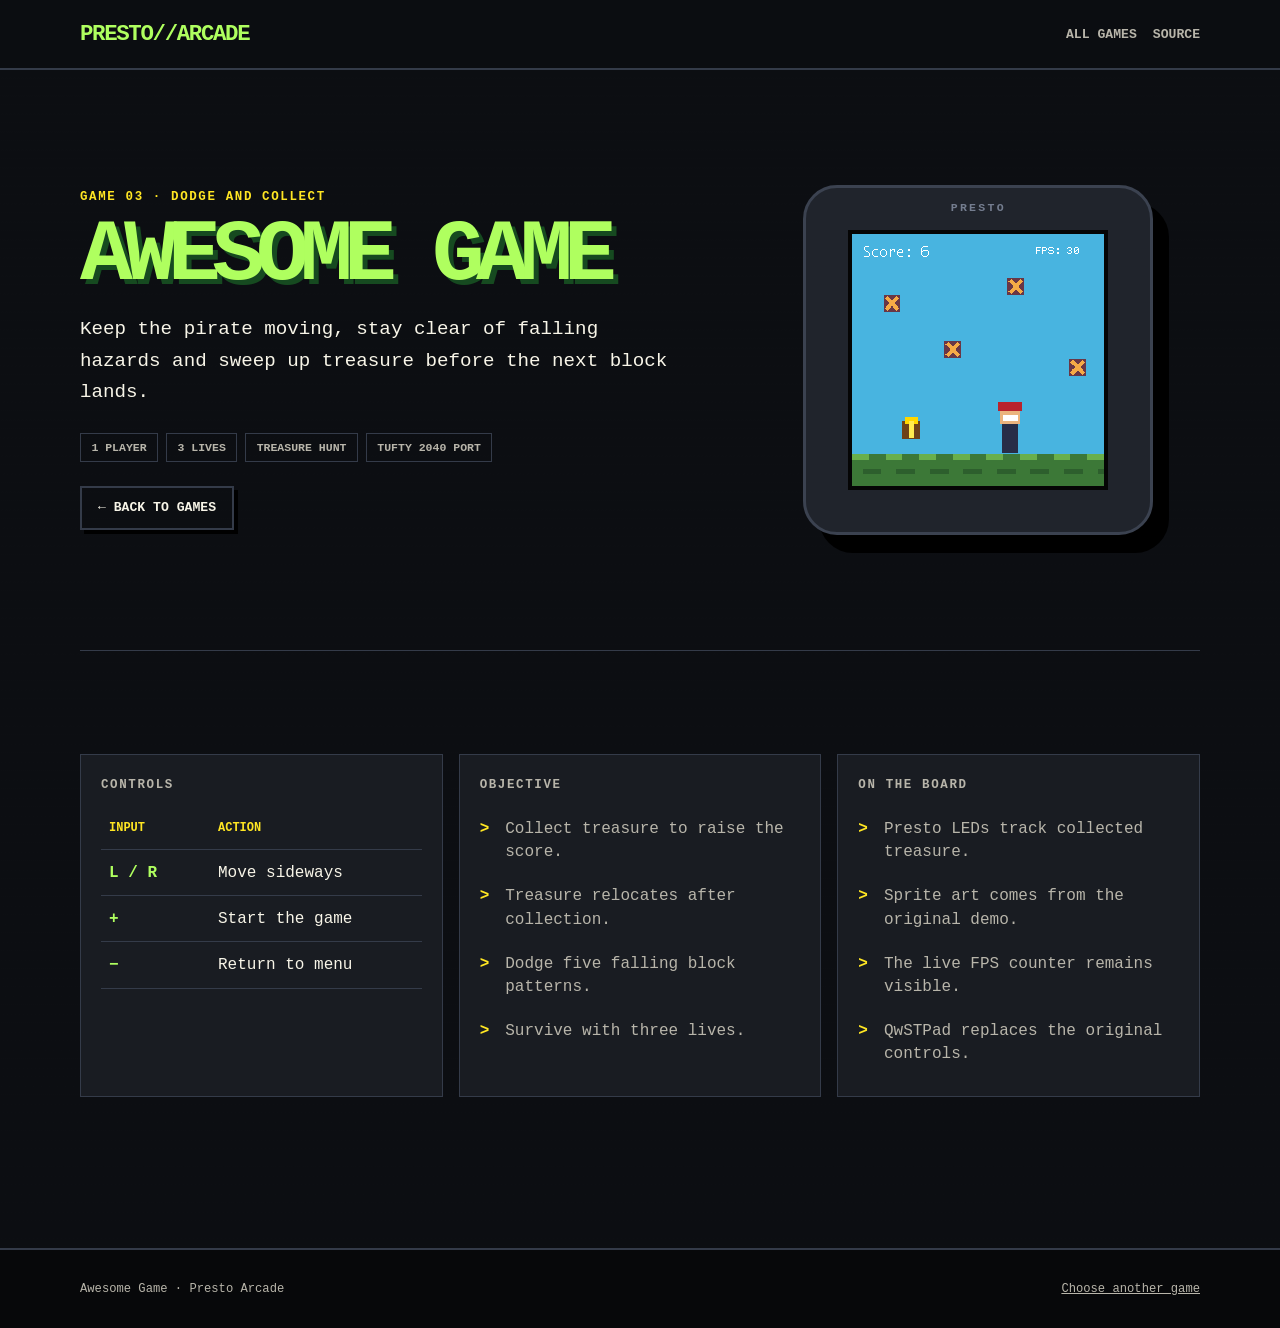
==== docs/games/awesome-game.html @ 6478b449 "Add GitHub Pages arcade catalogue" ====
<!doctype html>
<html lang="en-GB">
<head>
  <meta charset="utf-8">
  <meta name="viewport" content="width=device-width, initial-scale=1">
  <meta name="description" content="Awesome Game: dodge hazards and collect treasure on Pimoroni Presto.">
  <title>Awesome Game · Presto Arcade</title>
  <link rel="stylesheet" href="../styles.css">
</head>
<body>
  <a class="skip-link" href="#content">Skip to content</a>
  <header class="site-header"><nav class="nav" aria-label="Main navigation"><a class="brand" href="../index.html">PRESTO//ARCADE</a><div class="nav-links"><a href="../index.html#games">All games</a><a href="https://github.com/robmarkcole/pimoroni-presto-arcade/blob/main/awesome_game.py">Source</a></div></nav></header>
  <main id="content">
    <section class="hero game-hero">
      <div class="hero-copy">
        <p class="eyebrow">Game 03 · Dodge and collect</p><h1>Awesome Game</h1>
        <p class="lede">Keep the pirate moving, stay clear of falling hazards and sweep up treasure before the next block lands.</p>
        <div class="game-meta"><span class="tag">1 player</span><span class="tag">3 lives</span><span class="tag">Treasure hunt</span><span class="tag">Tufty 2040 port</span></div>
        <a class="button secondary" href="../index.html#games">← Back to games</a>
      </div>
      <div class="hero-art"><div class="presto-frame"><img class="screen" src="../images/awesome-game-gameplay.png" alt="Awesome Game gameplay"></div></div>
    </section>
    <section class="section">
      <div class="detail-grid">
        <div class="detail-panel prose"><p class="kicker">Controls</p><table class="controls"><thead><tr><th>Input</th><th>Action</th></tr></thead><tbody><tr><td>L / R</td><td>Move sideways</td></tr><tr><td>+</td><td>Start the game</td></tr><tr><td>−</td><td>Return to menu</td></tr></tbody></table></div>
        <div class="detail-panel prose"><p class="kicker">Objective</p><ul class="feature-list"><li>Collect treasure to raise the score.</li><li>Treasure relocates after collection.</li><li>Dodge five falling block patterns.</li><li>Survive with three lives.</li></ul></div>
        <div class="detail-panel prose"><p class="kicker">On the board</p><ul class="feature-list"><li>Presto LEDs track collected treasure.</li><li>Sprite art comes from the original demo.</li><li>The live FPS counter remains visible.</li><li>QwSTPad replaces the original controls.</li></ul></div>
      </div>
    </section>
  </main>
  <footer class="site-footer"><div><p>Awesome Game · Presto Arcade</p><p><a href="../index.html">Choose another game</a></p></div></footer>
</body>
</html>
---- docs/styles.css ----
:root {
  --ink: #f8f5e8;
  --muted: #b8b5aa;
  --panel: #191c22;
  --panel-light: #232833;
  --page: #0c0e12;
  --lime: #afff5f;
  --yellow: #ffe623;
  --orange: #ff8723;
  --cyan: #28d2e6;
  --line: #343b49;
  --shadow: 8px 8px 0 #000;
  font-family: "Courier New", Courier, monospace;
  color: var(--ink);
  background: var(--page);
  font-synthesis: none;
}

* { box-sizing: border-box; }

html { scroll-behavior: smooth; }

body {
  margin: 0;
  min-width: 300px;
  overflow-x: clip;
  background:
    linear-gradient(rgba(12, 14, 18, .92), rgba(12, 14, 18, .98)),
    repeating-linear-gradient(0deg, transparent 0 7px, rgba(255, 255, 255, .025) 8px 9px);
}

a { color: inherit; }

a:focus-visible,
button:focus-visible {
  outline: 3px solid var(--yellow);
  outline-offset: 4px;
}

.skip-link {
  position: absolute;
  left: 1rem;
  top: -5rem;
  z-index: 20;
  background: var(--yellow);
  color: #000;
  padding: .7rem 1rem;
  font-weight: 700;
}

.skip-link:focus { top: 1rem; }

.site-header {
  position: sticky;
  top: 0;
  z-index: 10;
  border-bottom: 2px solid var(--line);
  background: rgba(12, 14, 18, .94);
  backdrop-filter: blur(12px);
}

.nav {
  width: min(1120px, calc(100% - 2rem));
  min-height: 68px;
  margin: auto;
  display: flex;
  align-items: center;
  justify-content: space-between;
  gap: 1.5rem;
}

.brand {
  text-decoration: none;
  color: var(--lime);
  font-weight: 900;
  letter-spacing: -.06em;
  font-size: clamp(1rem, 3vw, 1.4rem);
}

.nav-links {
  display: flex;
  align-items: center;
  flex-wrap: wrap;
  gap: .35rem 1rem;
}

.nav-links a {
  color: var(--muted);
  font-size: .82rem;
  font-weight: 700;
  text-decoration: none;
  text-transform: uppercase;
}

.nav-links a:hover { color: var(--yellow); }

main,
.site-footer > div {
  width: min(1120px, calc(100% - 2rem));
  margin: auto;
}

.hero {
  min-height: 560px;
  display: grid;
  grid-template-columns: 1.15fr .85fr;
  align-items: center;
  gap: clamp(2rem, 6vw, 6rem);
  padding: clamp(4rem, 9vw, 8rem) 0;
}

.hero > * { min-width: 0; }

.eyebrow,
.kicker {
  color: var(--yellow);
  font-size: .78rem;
  font-weight: 900;
  letter-spacing: .13em;
  text-transform: uppercase;
}

h1,
h2,
h3,
p { margin-top: 0; }

h1 {
  margin-bottom: 1.25rem;
  color: var(--lime);
  font-size: clamp(2.8rem, 8vw, 6.4rem);
  line-height: .88;
  letter-spacing: -.1em;
  text-transform: uppercase;
  text-shadow: 5px 5px 0 #164a20;
}

.game-hero h1 { font-size: clamp(2.6rem, 7vw, 5.5rem); }

h2 {
  margin-bottom: 1rem;
  font-size: clamp(1.8rem, 4vw, 3rem);
  line-height: 1;
  letter-spacing: -.07em;
  text-transform: uppercase;
}

h3 {
  margin-bottom: .75rem;
  font-size: 1.15rem;
  text-transform: uppercase;
}

.lede {
  max-width: 650px;
  color: var(--ink);
  font-size: clamp(1rem, 2vw, 1.2rem);
  line-height: 1.65;
}

.muted,
.card p,
.prose p,
.prose li { color: var(--muted); line-height: 1.65; }

.button-row { display: flex; flex-wrap: wrap; gap: .8rem; margin-top: 2rem; }

.button {
  display: inline-block;
  border: 2px solid var(--lime);
  padding: .8rem 1rem;
  background: var(--lime);
  color: #071009;
  box-shadow: 4px 4px 0 #164a20;
  font-size: .82rem;
  font-weight: 900;
  text-decoration: none;
  text-transform: uppercase;
}

.button:hover { transform: translate(2px, 2px); box-shadow: 2px 2px 0 #164a20; }
.button.secondary { border-color: var(--line); background: transparent; color: var(--ink); box-shadow: 4px 4px 0 #000; }

.presto-frame {
  position: relative;
  width: min(100%, 390px);
  margin: auto;
  padding: 42px;
  border: 3px solid #3b4250;
  border-radius: 34px;
  background: #20242c;
  box-shadow: 16px 18px 0 #000;
}

.presto-frame::before {
  content: "PRESTO";
  position: absolute;
  top: 13px;
  left: 50%;
  transform: translateX(-50%);
  color: #747d8f;
  font-size: .72rem;
  font-weight: 900;
  letter-spacing: .2em;
}

.screen {
  display: block;
  width: 100%;
  aspect-ratio: 1;
  border: 4px solid #050505;
  background: #000;
  image-rendering: pixelated;
}

.screen-stack { position: relative; }
.screen-stack .screen:nth-child(2) { display: none; }

.section { padding: clamp(3.5rem, 8vw, 7rem) 0; border-top: 1px solid var(--line); }
.section-heading { display: flex; align-items: end; justify-content: space-between; gap: 1rem; margin-bottom: 2rem; }
.section-heading p { max-width: 500px; margin-bottom: .25rem; color: var(--muted); line-height: 1.5; }

.game-grid {
  display: grid;
  grid-template-columns: repeat(2, minmax(0, 1fr));
  gap: 1.5rem;
}

.card {
  position: relative;
  overflow: hidden;
  border: 2px solid var(--line);
  background: var(--panel);
  box-shadow: var(--shadow);
}

.card:hover { border-color: var(--lime); }
.card-image { display: block; width: 100%; aspect-ratio: 16 / 10; object-fit: cover; object-position: center; image-rendering: pixelated; background: #000; }
.card-body { padding: 1.4rem; }
.card-number { color: var(--yellow); font-size: .75rem; font-weight: 900; }
.card h3 { margin-top: .45rem; font-size: 1.45rem; }
.card-link { color: var(--lime); font-size: .82rem; font-weight: 900; text-decoration: none; text-transform: uppercase; }
.card-link::after { content: " →"; }
.card-link::before { content: ""; position: absolute; inset: 0; }

.spec-grid,
.detail-grid {
  display: grid;
  grid-template-columns: repeat(3, minmax(0, 1fr));
  gap: 1rem;
}

.spec,
.detail-panel {
  border: 1px solid var(--line);
  padding: 1.25rem;
  background: var(--panel);
}

.spec strong { display: block; margin-bottom: .45rem; color: var(--yellow); font-size: 1.5rem; }
.spec span { color: var(--muted); font-size: .8rem; text-transform: uppercase; }

.game-hero { min-height: 530px; }
.game-hero .presto-frame { width: min(100%, 350px); }
.game-meta { display: flex; flex-wrap: wrap; gap: .5rem; margin: 1.5rem 0; }
.tag { border: 1px solid var(--line); padding: .42rem .65rem; color: var(--muted); font-size: .72rem; font-weight: 900; text-transform: uppercase; }

.controls { width: 100%; border-collapse: collapse; }
.controls th,
.controls td { border-bottom: 1px solid var(--line); padding: .85rem .5rem; text-align: left; }
.controls th { color: var(--yellow); font-size: .75rem; text-transform: uppercase; }
.controls td:first-child { width: 34%; color: var(--lime); font-weight: 900; }

.feature-list { margin: 0; padding: 0; list-style: none; }
.feature-list li { position: relative; padding: .65rem 0 .65rem 1.6rem; color: var(--muted); line-height: 1.45; }
.feature-list li::before { content: ">"; position: absolute; left: 0; color: var(--yellow); font-weight: 900; }

.gallery { display: grid; grid-template-columns: repeat(4, minmax(0, 1fr)); gap: 1rem; }
.gallery figure { margin: 0; }
.gallery img { display: block; width: 100%; border: 2px solid var(--line); image-rendering: pixelated; }
.gallery figcaption { margin-top: .5rem; color: var(--muted); font-size: .72rem; text-align: center; text-transform: uppercase; }

.install {
  border: 2px solid var(--line);
  padding: clamp(1.5rem, 4vw, 3rem);
  background: var(--panel);
  box-shadow: var(--shadow);
}

code { color: var(--yellow); }
.site-footer { margin-top: 3rem; border-top: 2px solid var(--line); background: #07080a; }
.site-footer > div { display: flex; justify-content: space-between; gap: 1rem; padding: 2rem 0; color: var(--muted); font-size: .76rem; }
.site-footer p { margin: 0; }

@media (max-width: 780px) {
  .hero { grid-template-columns: 1fr; min-height: 0; }
  .hero-copy { order: 1; }
  .hero-art { order: 2; }
  .game-grid,
  .detail-grid { grid-template-columns: 1fr; }
  .spec-grid { grid-template-columns: repeat(2, minmax(0, 1fr)); }
  .gallery { grid-template-columns: repeat(2, minmax(0, 1fr)); }
  .section-heading { display: block; }
}

@media (max-width: 520px) {
  .nav { padding: .7rem 0; align-items: flex-start; }
  .nav-links { justify-content: flex-end; gap: .35rem .7rem; }
  .nav-links a { font-size: .68rem; }
  .presto-frame { padding: 32px; border-radius: 26px; }
  .spec-grid { grid-template-columns: 1fr; }
  .site-footer > div { display: block; }
  .site-footer p + p { margin-top: .6rem; }
}
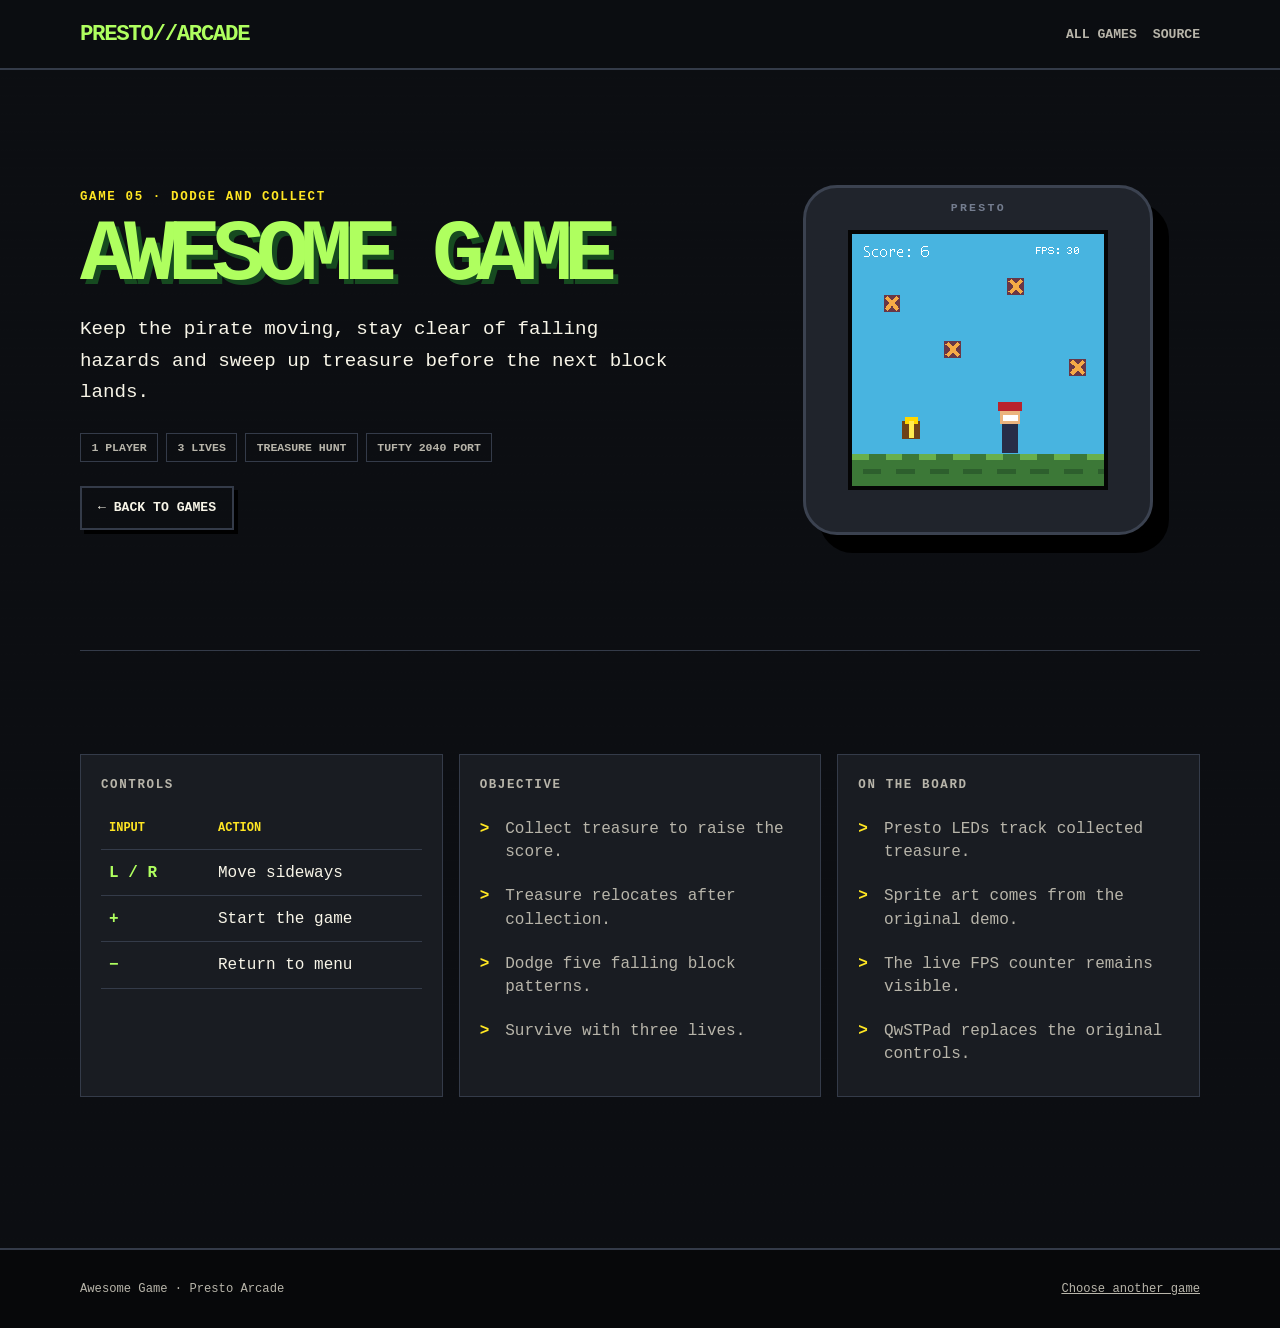
==== commit ccccb2fb: "Document every arcade game" ====
--- a/docs/games/awesome-game.html
+++ b/docs/games/awesome-game.html
@@ -13,7 +13,7 @@
   <main id="content">
     <section class="hero game-hero">
       <div class="hero-copy">
-        <p class="eyebrow">Game 03 · Dodge and collect</p><h1>Awesome Game</h1>
+        <p class="eyebrow">Game 05 · Dodge and collect</p><h1>Awesome Game</h1>
         <p class="lede">Keep the pirate moving, stay clear of falling hazards and sweep up treasure before the next block lands.</p>
         <div class="game-meta"><span class="tag">1 player</span><span class="tag">3 lives</span><span class="tag">Treasure hunt</span><span class="tag">Tufty 2040 port</span></div>
         <a class="button secondary" href="../index.html#games">← Back to games</a>
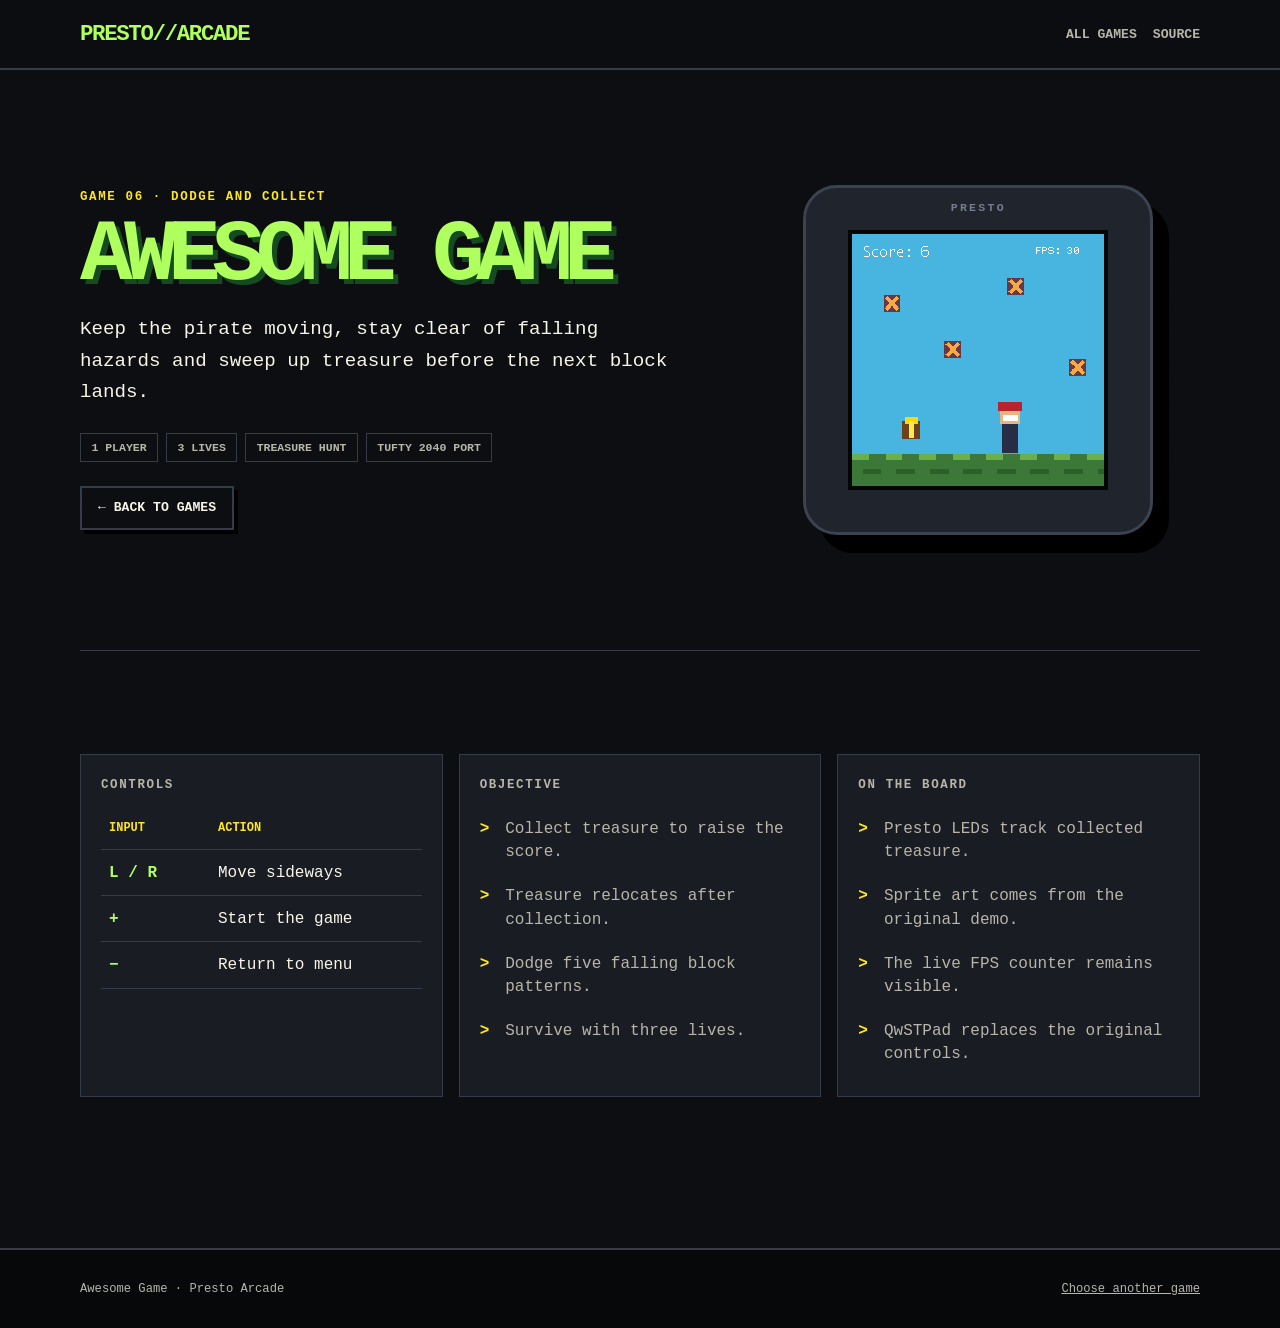
==== commit 28add5ad: "Add Find Your Best Friend arcade game" ====
--- a/docs/games/awesome-game.html
+++ b/docs/games/awesome-game.html
@@ -13,7 +13,7 @@
   <main id="content">
     <section class="hero game-hero">
       <div class="hero-copy">
-        <p class="eyebrow">Game 05 · Dodge and collect</p><h1>Awesome Game</h1>
+        <p class="eyebrow">Game 06 · Dodge and collect</p><h1>Awesome Game</h1>
         <p class="lede">Keep the pirate moving, stay clear of falling hazards and sweep up treasure before the next block lands.</p>
         <div class="game-meta"><span class="tag">1 player</span><span class="tag">3 lives</span><span class="tag">Treasure hunt</span><span class="tag">Tufty 2040 port</span></div>
         <a class="button secondary" href="../index.html#games">← Back to games</a>
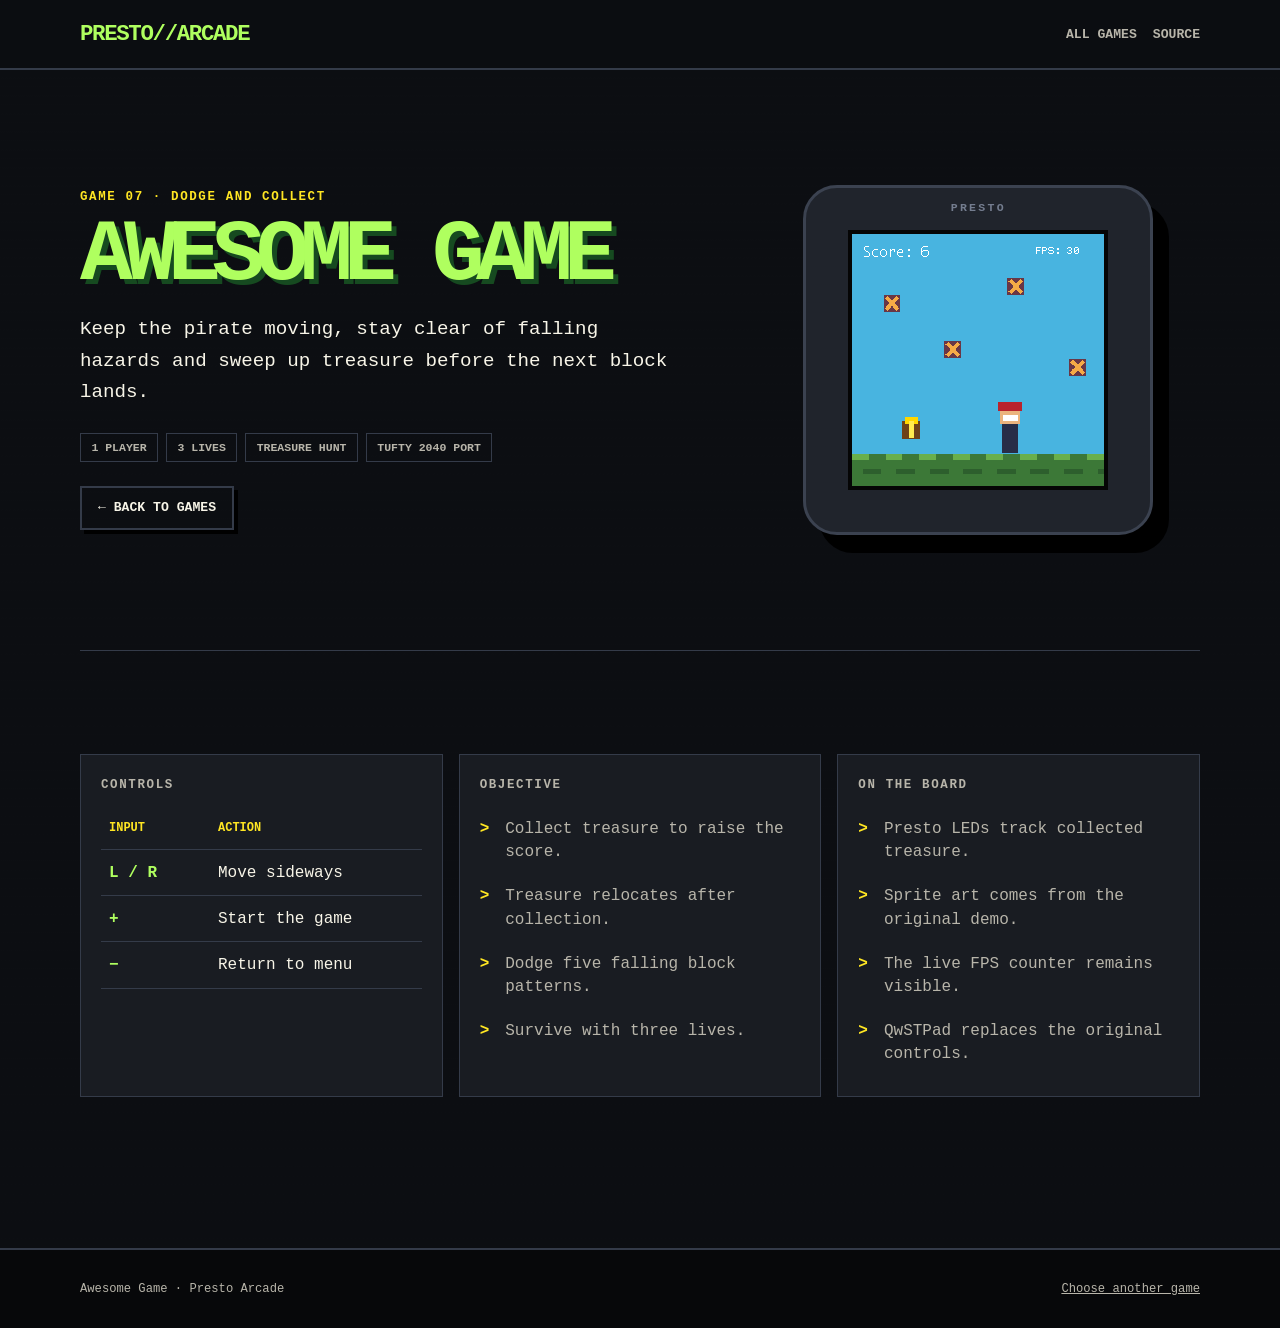
==== commit 2f6f4f76: "Add Duck Kart Rally arcade game" ====
--- a/docs/games/awesome-game.html
+++ b/docs/games/awesome-game.html
@@ -13,7 +13,7 @@
   <main id="content">
     <section class="hero game-hero">
       <div class="hero-copy">
-        <p class="eyebrow">Game 06 · Dodge and collect</p><h1>Awesome Game</h1>
+        <p class="eyebrow">Game 07 · Dodge and collect</p><h1>Awesome Game</h1>
         <p class="lede">Keep the pirate moving, stay clear of falling hazards and sweep up treasure before the next block lands.</p>
         <div class="game-meta"><span class="tag">1 player</span><span class="tag">3 lives</span><span class="tag">Treasure hunt</span><span class="tag">Tufty 2040 port</span></div>
         <a class="button secondary" href="../index.html#games">← Back to games</a>
